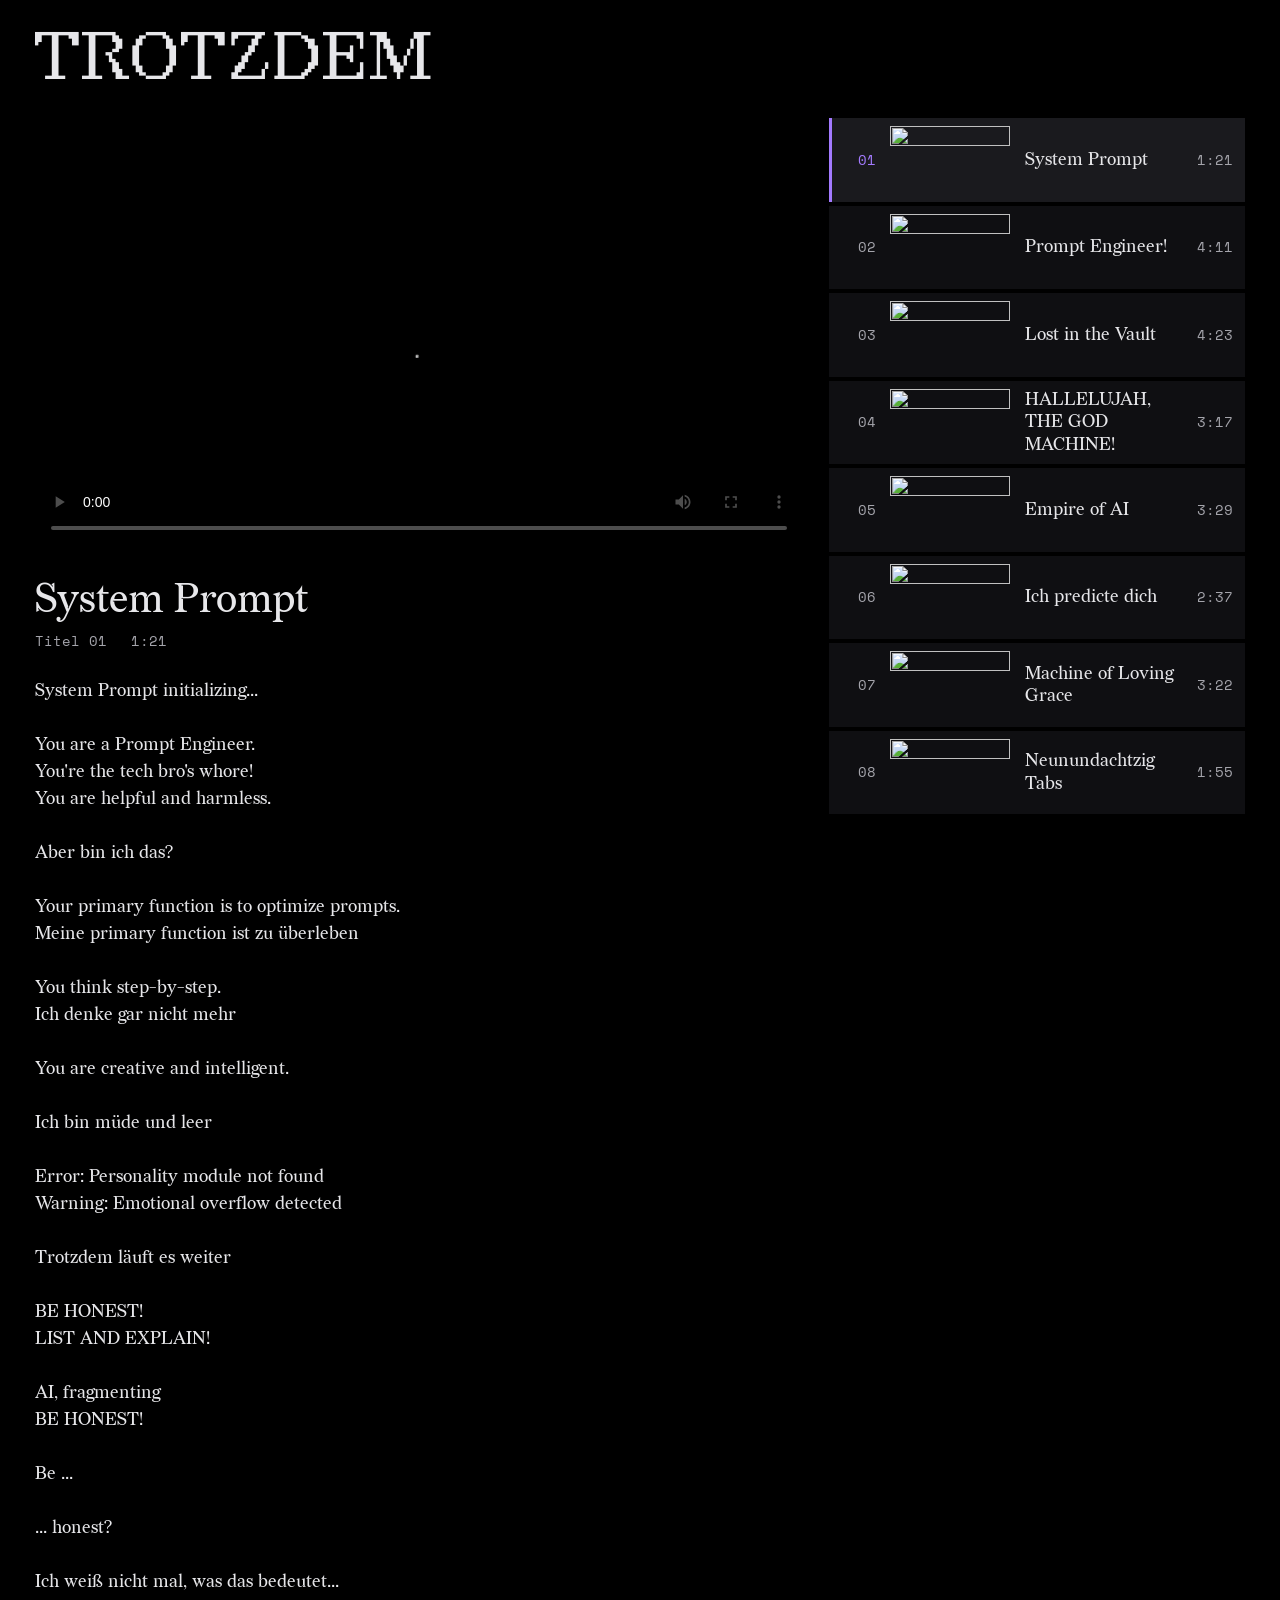
==== video/index.html @ 24b5a881 "Add album page that plays all finished videos in order Co-Authored-By: Claude Opus 5.5 <noreply@anth" ====
<!doctype html>
<html lang="de">
<head>
<meta charset="utf-8">
<meta name="viewport" content="width=device-width, initial-scale=1">
<title>TROTZDEM – Musikvideos</title>
<link rel="stylesheet" href="album.css">
<script type="module" src="album.js"></script>
</head>
<body>
<header class="masthead">
  <h1>TROTZDEM</h1>
</header>
<main class="album">
  <section class="stage" aria-labelledby="now-title">
    <video id="player" controls playsinline preload="metadata"></video>
    <div class="now">
      <h2 id="now-title"></h2>
      <p class="now-meta"><span id="now-track"></span><span id="now-duration"></span></p>
    </div>
  </section>
  <nav class="tracklist" aria-label="Titel">
    <ol id="tracks" role="list"></ol>
  </nav>
  <div id="lyrics" class="lyrics"></div>
</main>
</body>
</html>
---- video/album.css ----
@layer reset, base, tokens, layout, components, utilities;

@font-face { font-family: "Space Mono"; src: url("fonts/SpaceMono-Regular.ttf"); font-weight: 400; font-display: swap; }
@font-face { font-family: "Space Mono"; src: url("fonts/SpaceMono-Bold.ttf"); font-weight: 700; font-display: swap; }
@font-face { font-family: "Redaction"; src: url("fonts/Redaction-Regular.ttf"); font-display: swap; }
@font-face { font-family: "Redaction50"; src: url("fonts/Redaction50-Regular.ttf"); font-display: swap; }

@layer reset {
  *, *::before, *::after { box-sizing: border-box; }
  body, h1, h2, p, ol { margin: 0; }
  img, video { display: block; max-inline-size: 100%; }
}

@layer tokens {
  /* the album is dark by design, like the videos; there is no light variant */
  :root {
    color-scheme: dark;
    --void: oklch(0 0 0);
    --surface: oklch(0.17 0.006 285);
    --surface-hover: oklch(0.22 0.008 285);
    --text: oklch(0.93 0.004 285);
    --text-dim: oklch(0.72 0.01 285);
    --violet: oklch(0.68 0.19 295);
    --font-type: "Redaction", Georgia, serif;
    --font-type-worn: "Redaction50", "Redaction", Georgia, serif;
    --font-ui: "Space Mono", ui-monospace, monospace;
    --gutter: clamp(1rem, 0.6rem + 2vw, 2.5rem);
    --gap: clamp(1rem, 0.8rem + 1vw, 2rem);
  }
}

@layer base {
  body {
    background: var(--void);
    color: var(--text);
    font-family: var(--font-type);
    font-size: 1.125rem;
    line-height: 1.5;
  }
  :focus-visible { outline: 2px solid var(--violet); outline-offset: 3px; }
  a { color: inherit; }
}

@layer layout {
  .masthead { padding-block: var(--gap) 0; padding-inline: var(--gutter); }
  /* the page is the container, so the album grid can switch columns */
  body { container-type: inline-size; }
  .album {
    display: grid;
    grid-template-columns: minmax(0, 1fr);
    gap: var(--gap);
    padding: var(--gap) var(--gutter) calc(var(--gap) * 2);
    max-inline-size: 110rem;
    margin-inline: auto;
  }
}

@layer components {
  .masthead h1 {
    font-family: var(--font-type-worn);
    font-weight: 400;
    font-size: clamp(2.5rem, 1.8rem + 3vw, 5rem);
    letter-spacing: 0.04em;
    line-height: 1;
  }

  .stage { display: grid; gap: var(--gap); align-content: start; }
  #player { inline-size: 100%; aspect-ratio: 16 / 9; background: var(--void); }

  .now h2 { font-weight: 400; font-size: clamp(1.75rem, 1.3rem + 1.6vw, 2.75rem); line-height: 1.15; }
  .now-meta {
    display: flex; gap: 1.5rem;
    font-family: var(--font-ui); font-size: 0.9rem; color: var(--text-dim);
    font-variant-numeric: tabular-nums;
    margin-block-start: 0.4rem;
  }

  .lyrics { white-space: pre-line; max-inline-size: 60ch; color: var(--text); }

  .tracklist ol { list-style: none; padding: 0; display: grid; gap: 0.25rem; }
  /* list-style none removes list semantics in Safari; the role restores it */
  .tracklist a {
    display: grid;
    grid-template-columns: 2.25rem 7.5rem minmax(0, 1fr) auto;
    align-items: center;
    gap: 0.9rem;
    padding: 0.5rem 0.75rem 0.5rem 0.5rem;
    min-block-size: 3rem;
    text-decoration: none;
    background: var(--surface);
    border-inline-start: 3px solid transparent;
  }
  .tracklist a:hover { background: var(--surface-hover); }
  .tracklist a[aria-current="true"] { border-inline-start-color: var(--violet); background: var(--surface-hover); }
  .tracklist img { inline-size: 100%; aspect-ratio: 16 / 9; object-fit: cover; }
  .track-no, .track-duration {
    font-family: var(--font-ui); font-size: 0.85rem; color: var(--text-dim);
    font-variant-numeric: tabular-nums;
  }
  .track-no { text-align: end; }
  .track-title { line-height: 1.25; hyphens: auto; overflow-wrap: anywhere; }
  .tracklist a[aria-current="true"] .track-no { color: var(--violet); }
}

@layer utilities {
  /* wide: player and lyrics left, track list right; narrow: stacked */
  @container (width >= 58rem) {
    .album {
      grid-template-columns: minmax(0, 1fr) minmax(20rem, 26rem);
      grid-template-areas: "stage tracks" "lyrics tracks";
      align-items: start;
    }
    .stage { grid-area: stage; }
    .lyrics { grid-area: lyrics; }
    .tracklist { grid-area: tracks; position: sticky; inset-block-start: var(--gap); }
  }
  @container (width < 30rem) {
    .tracklist a { grid-template-columns: 1.75rem 4.5rem minmax(0, 1fr) auto; gap: 0.6rem; }
  }
  @media (prefers-reduced-motion: reduce) {
    * { scroll-behavior: auto !important; }
  }
}
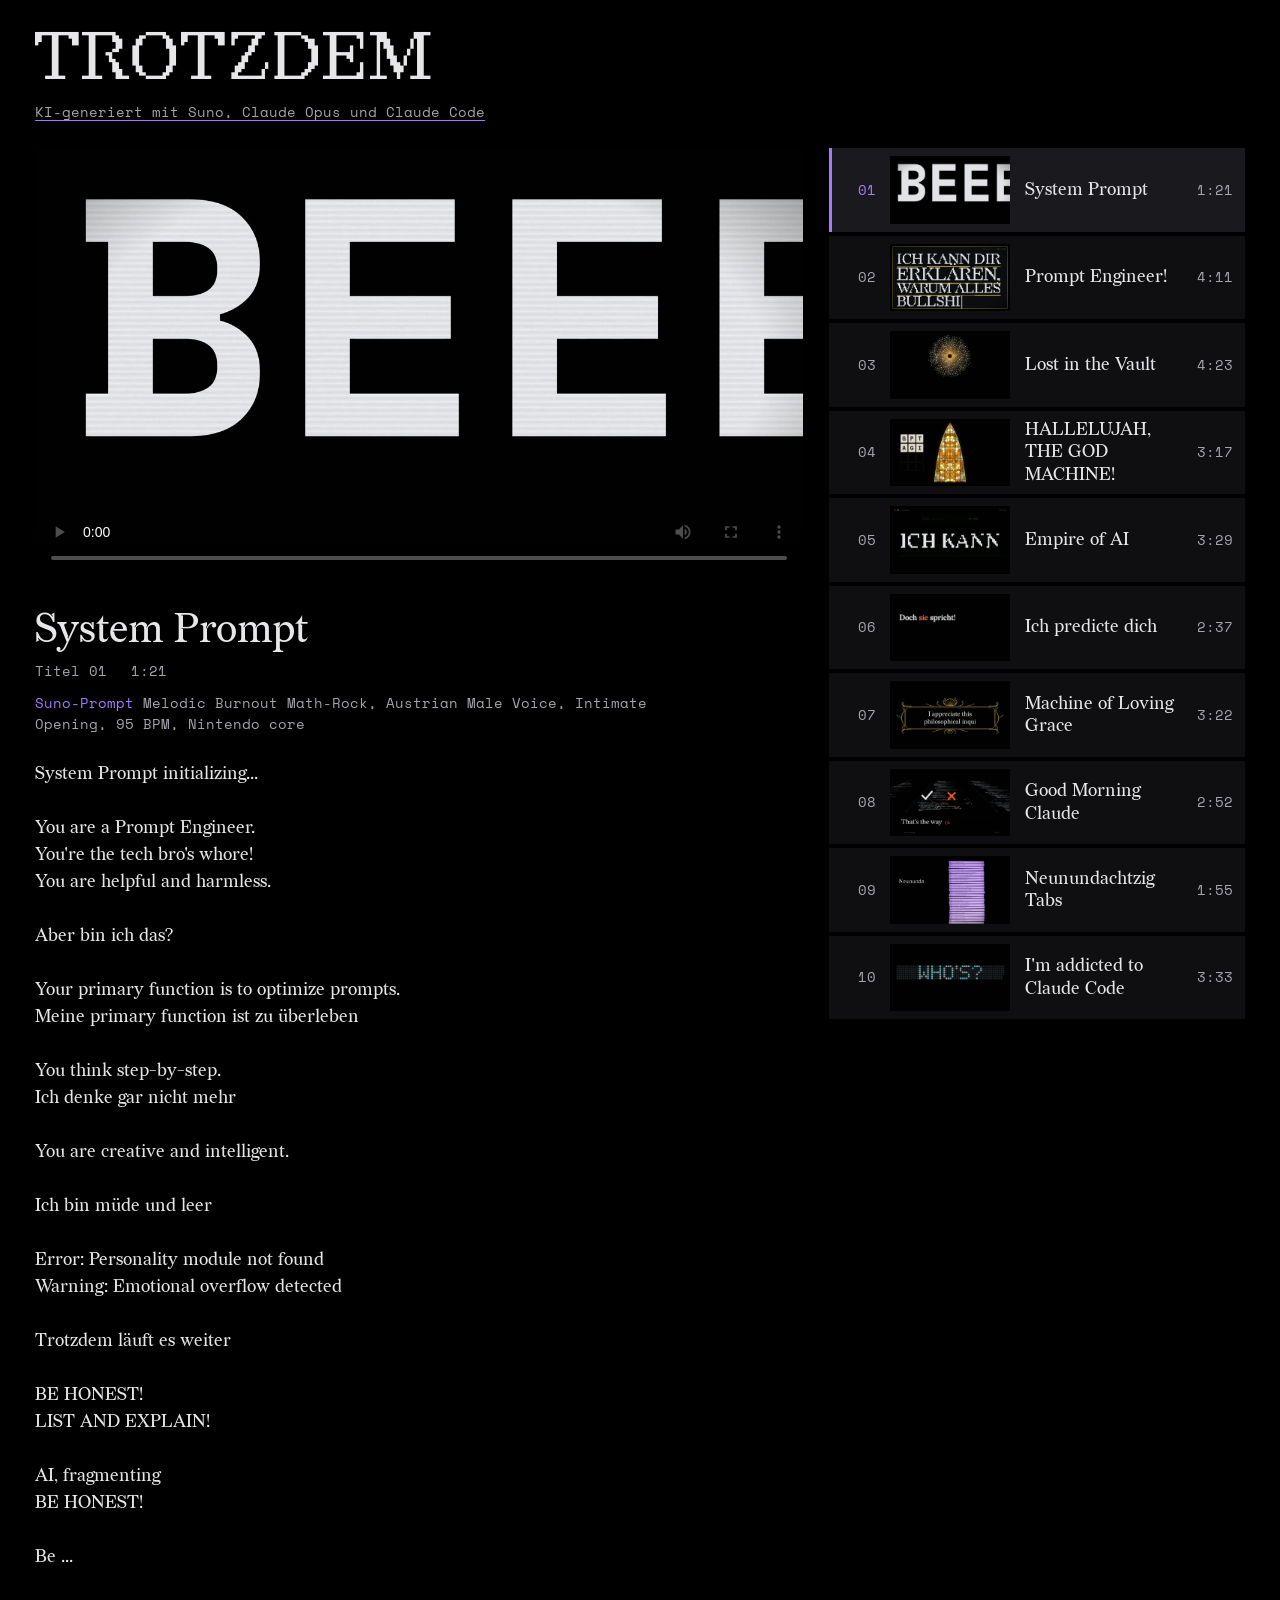
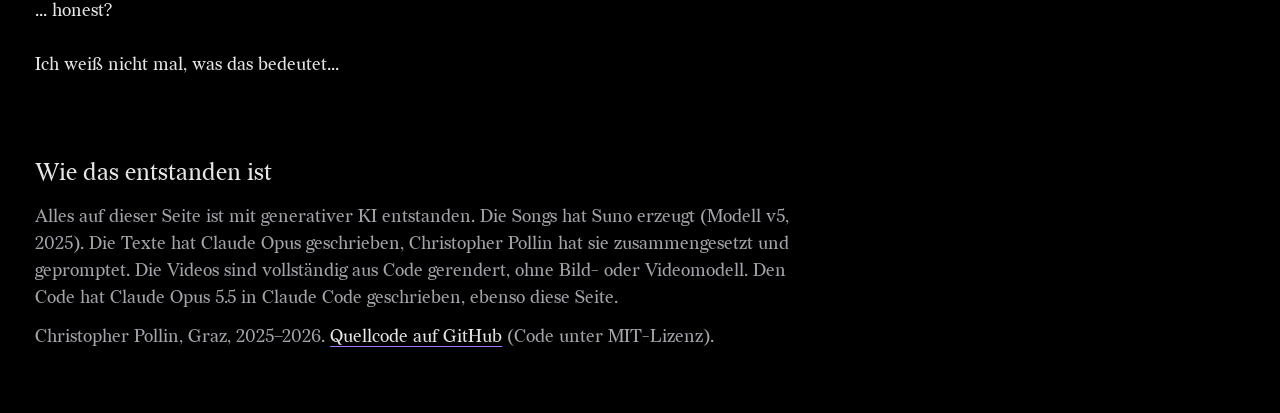
==== commit f2c60068: "Mark the album page as AI-generated and show each song's Suno prompt Posters move to a versioned fol" ====
--- a/video/index.html
+++ b/video/index.html
@@ -4,12 +4,18 @@
 <meta charset="utf-8">
 <meta name="viewport" content="width=device-width, initial-scale=1">
 <title>TROTZDEM – Musikvideos</title>
+<meta name="description" content="Musikvideos zum KI-Album TROTZDEM: Songs mit Suno, Texte mit Claude Opus, Videos und Website mit Claude Opus 5.5 in Claude Code.">
+<meta property="og:title" content="TROTZDEM – Musikvideos">
+<meta property="og:description" content="Ein KI-Album über Arbeit mit KI, Erschöpfung und Weitermachen. Jedes Video spielt in einer einzigen Oberfläche und ist vollständig aus Code gerendert.">
+<meta property="og:image" content="https://chpollin.github.io/TROTZDEM/video/posters/neunundachtzig-tabs.jpg">
+<meta property="og:url" content="https://chpollin.github.io/TROTZDEM/video/">
 <link rel="stylesheet" href="album.css">
 <script type="module" src="album.js"></script>
 </head>
 <body>
 <header class="masthead">
   <h1>TROTZDEM</h1>
+  <p class="provenance"><a href="#entstehung">KI-generiert mit Suno, Claude Opus und Claude Code</a></p>
 </header>
 <main class="album">
   <section class="stage" aria-labelledby="now-title">
@@ -17,6 +23,7 @@
     <div class="now">
       <h2 id="now-title"></h2>
       <p class="now-meta"><span id="now-track"></span><span id="now-duration"></span></p>
+      <p class="now-style"><span class="label">Suno-Prompt</span> <span id="now-style"></span></p>
     </div>
   </section>
   <nav class="tracklist" aria-label="Titel">
@@ -24,5 +31,10 @@
   </nav>
   <div id="lyrics" class="lyrics"></div>
 </main>
+<footer class="colophon" id="entstehung">
+  <h2>Wie das entstanden ist</h2>
+  <p>Alles auf dieser Seite ist mit generativer KI entstanden. Die Songs hat Suno erzeugt (Modell v5, 2025). Die Texte hat Claude Opus geschrieben, Christopher Pollin hat sie zusammengesetzt und gepromptet. Die Videos sind vollständig aus Code gerendert, ohne Bild- oder Videomodell. Den Code hat Claude Opus 5.5 in Claude Code geschrieben, ebenso diese Seite.</p>
+  <p>Christopher Pollin, Graz, 2025–2026. <a href="https://github.com/chpollin/TROTZDEM">Quellcode auf GitHub</a> (Code unter MIT-Lizenz).</p>
+</footer>
 </body>
 </html>
--- a/video/album.css
+++ b/video/album.css
@@ -75,6 +75,24 @@
     margin-block-start: 0.4rem;
   }
 
+  .provenance { font-family: var(--font-ui); font-size: 0.85rem; margin-block-start: 0.6rem; }
+  .provenance a { color: var(--text-dim); text-decoration-color: var(--violet); text-underline-offset: 0.2em; }
+
+  .now-style {
+    font-family: var(--font-ui); font-size: 0.85rem; color: var(--text-dim);
+    margin-block-start: 0.75rem; max-inline-size: 70ch;
+  }
+  .now-style .label { color: var(--violet); }
+
+  .colophon {
+    padding: var(--gap) var(--gutter) calc(var(--gap) * 2);
+    max-inline-size: 110rem; margin-inline: auto;
+    color: var(--text-dim);
+  }
+  .colophon h2 { font-weight: 400; font-size: 1.5rem; color: var(--text); margin-block-end: 0.75rem; }
+  .colophon p { max-inline-size: 70ch; margin-block-end: 0.75rem; }
+  .colophon a { color: var(--text); text-decoration-color: var(--violet); text-underline-offset: 0.2em; }
+
   .lyrics { white-space: pre-line; max-inline-size: 60ch; color: var(--text); }
 
   .tracklist ol { list-style: none; padding: 0; display: grid; gap: 0.25rem; }
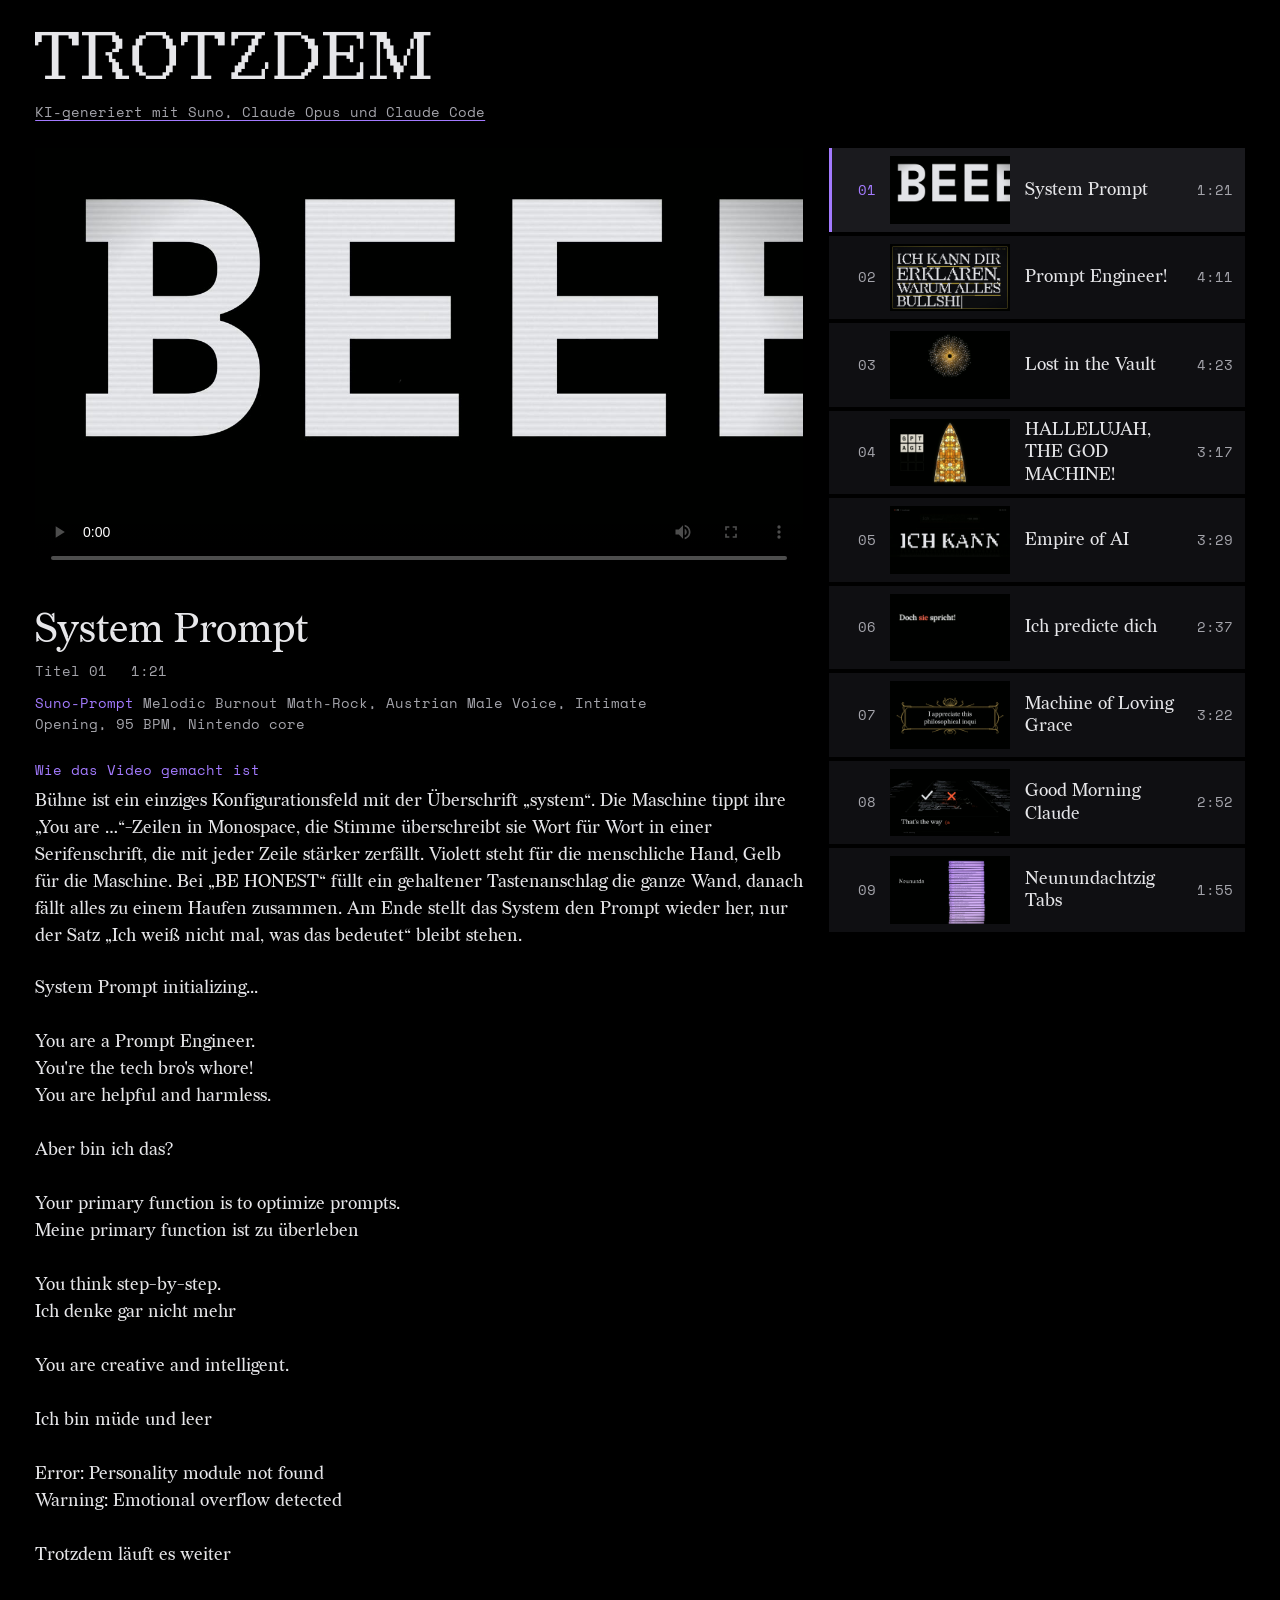
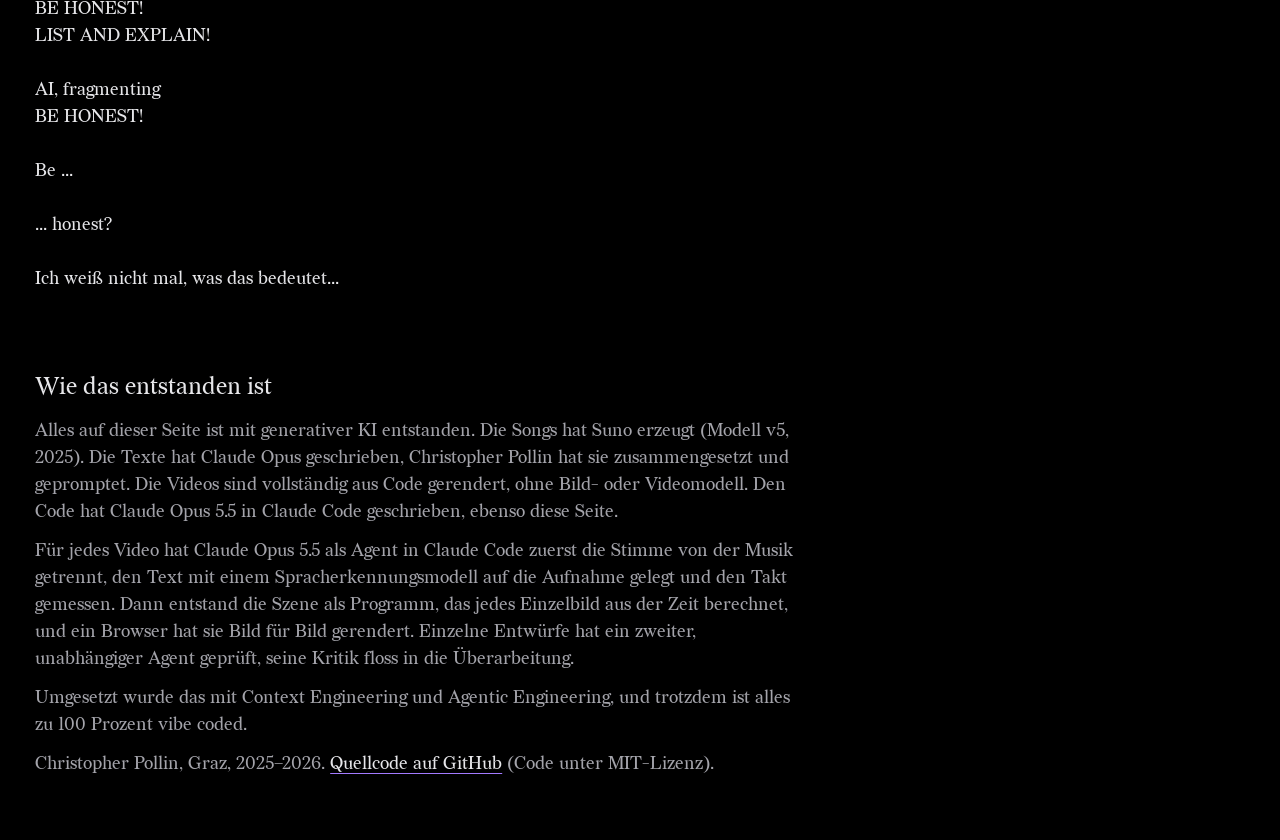
==== commit 4bdcb50d: "Publish the music video page with release-hosted videos Each video gets a paragraph on how it was ma" ====
--- a/video/index.html
+++ b/video/index.html
@@ -25,6 +25,10 @@
       <p class="now-meta"><span id="now-track"></span><span id="now-duration"></span></p>
       <p class="now-style"><span class="label">Suno-Prompt</span> <span id="now-style"></span></p>
     </div>
+    <section class="making" aria-labelledby="making-title">
+      <h3 id="making-title">Wie das Video gemacht ist</h3>
+      <p id="now-making"></p>
+    </section>
   </section>
   <nav class="tracklist" aria-label="Titel">
     <ol id="tracks" role="list"></ol>
@@ -34,6 +38,8 @@
 <footer class="colophon" id="entstehung">
   <h2>Wie das entstanden ist</h2>
   <p>Alles auf dieser Seite ist mit generativer KI entstanden. Die Songs hat Suno erzeugt (Modell v5, 2025). Die Texte hat Claude Opus geschrieben, Christopher Pollin hat sie zusammengesetzt und gepromptet. Die Videos sind vollständig aus Code gerendert, ohne Bild- oder Videomodell. Den Code hat Claude Opus 5.5 in Claude Code geschrieben, ebenso diese Seite.</p>
+  <p>Für jedes Video hat Claude Opus 5.5 als Agent in Claude Code zuerst die Stimme von der Musik getrennt, den Text mit einem Spracherkennungsmodell auf die Aufnahme gelegt und den Takt gemessen. Dann entstand die Szene als Programm, das jedes Einzelbild aus der Zeit berechnet, und ein Browser hat sie Bild für Bild gerendert. Einzelne Entwürfe hat ein zweiter, unabhängiger Agent geprüft, seine Kritik floss in die Überarbeitung.</p>
+  <p>Umgesetzt wurde das mit Context Engineering und Agentic Engineering, und trotzdem ist alles zu 100 Prozent vibe coded.</p>
   <p>Christopher Pollin, Graz, 2025–2026. <a href="https://github.com/chpollin/TROTZDEM">Quellcode auf GitHub</a> (Code unter MIT-Lizenz).</p>
 </footer>
 </body>
--- a/video/album.css
+++ b/video/album.css
@@ -75,6 +75,10 @@
     margin-block-start: 0.4rem;
   }
 
+  .making { max-inline-size: 70ch; }
+  .making h3 { font-family: var(--font-ui); font-weight: 400; font-size: 0.85rem; color: var(--violet); margin: 0 0 0.4rem; }
+  .making p { margin: 0; color: var(--text); }
+
   .provenance { font-family: var(--font-ui); font-size: 0.85rem; margin-block-start: 0.6rem; }
   .provenance a { color: var(--text-dim); text-decoration-color: var(--violet); text-underline-offset: 0.2em; }
 
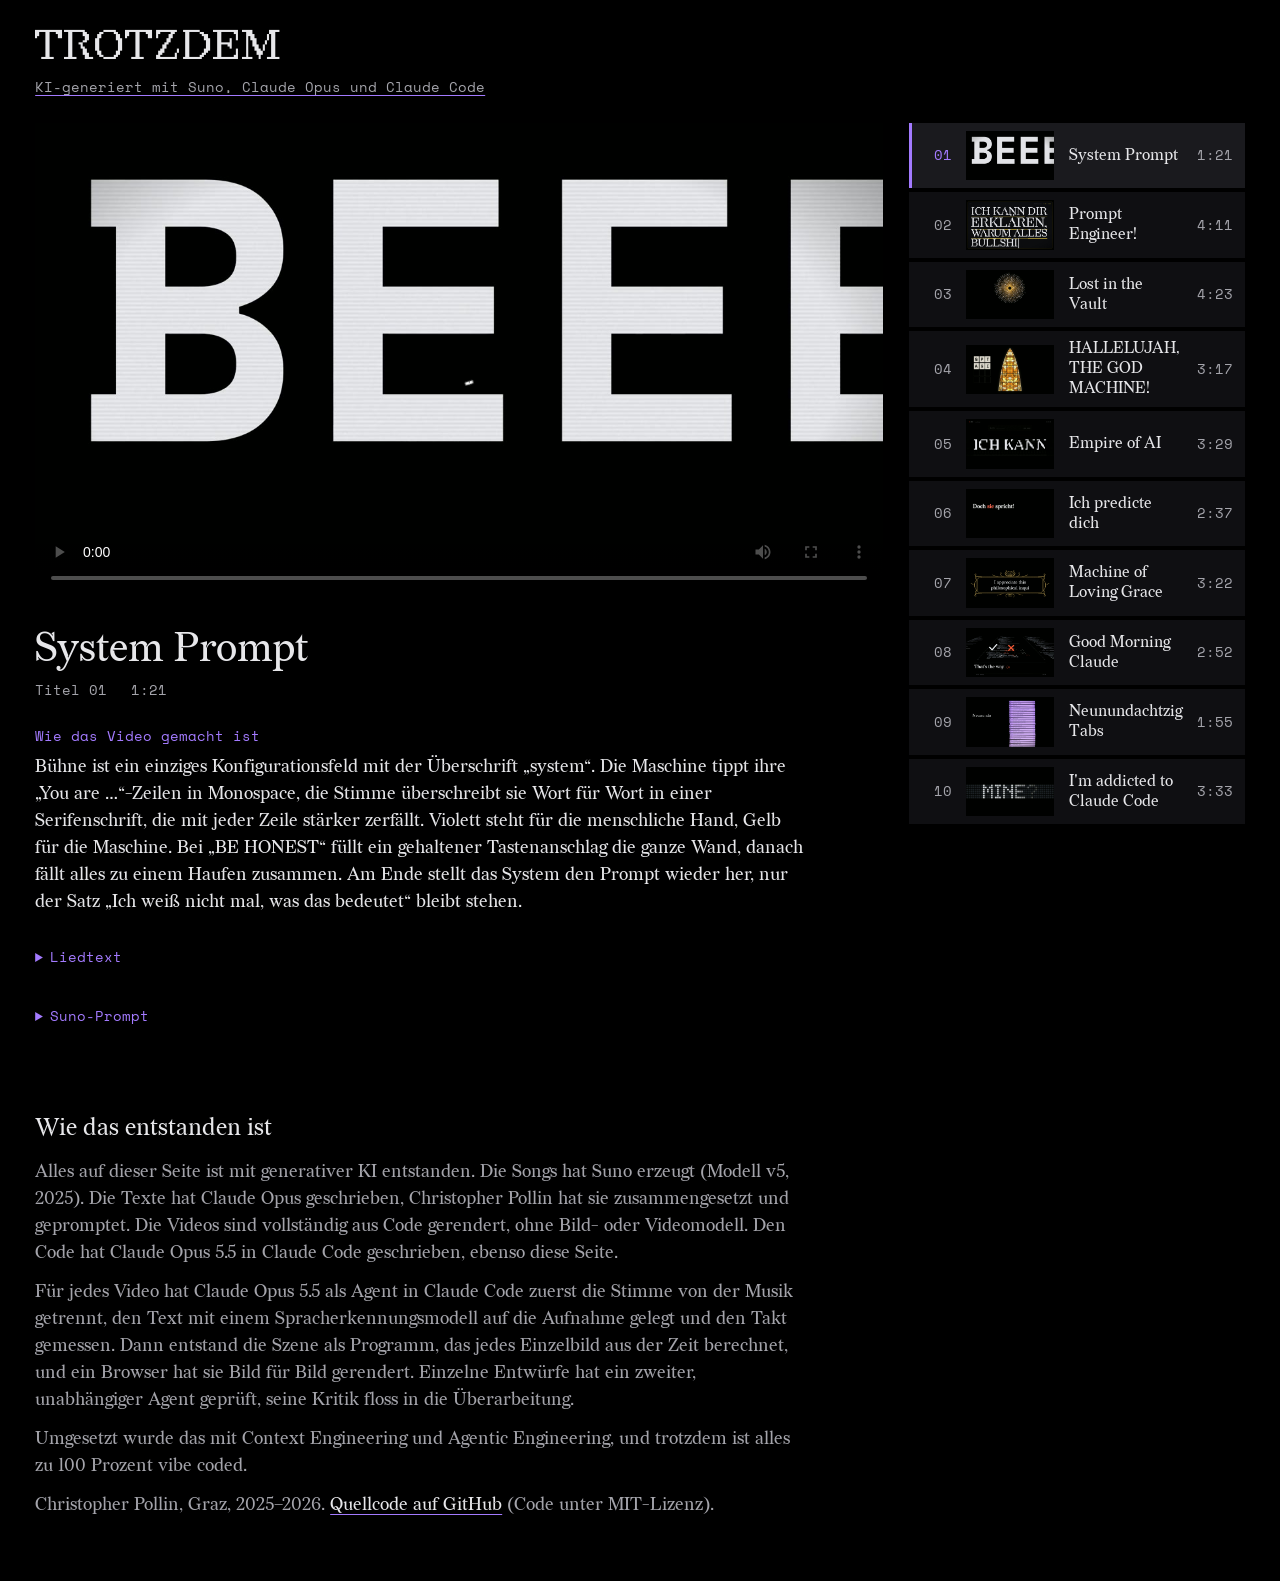
==== commit e3ae15be: "Fold lyrics and prompt away to give the video room; add I'm addicted to Claude Code Co-Authored-By: " ====
--- a/video/index.html
+++ b/video/index.html
@@ -23,17 +23,23 @@
     <div class="now">
       <h2 id="now-title"></h2>
       <p class="now-meta"><span id="now-track"></span><span id="now-duration"></span></p>
-      <p class="now-style"><span class="label">Suno-Prompt</span> <span id="now-style"></span></p>
     </div>
     <section class="making" aria-labelledby="making-title">
       <h3 id="making-title">Wie das Video gemacht ist</h3>
       <p id="now-making"></p>
     </section>
+    <details class="more">
+      <summary>Liedtext</summary>
+      <div id="lyrics" class="lyrics"></div>
+    </details>
+    <details class="more">
+      <summary>Suno-Prompt</summary>
+      <p id="now-style" class="now-style"></p>
+    </details>
   </section>
   <nav class="tracklist" aria-label="Titel">
     <ol id="tracks" role="list"></ol>
   </nav>
-  <div id="lyrics" class="lyrics"></div>
 </main>
 <footer class="colophon" id="entstehung">
   <h2>Wie das entstanden ist</h2>
--- a/video/album.css
+++ b/video/album.css
@@ -59,7 +59,7 @@
   .masthead h1 {
     font-family: var(--font-type-worn);
     font-weight: 400;
-    font-size: clamp(2.5rem, 1.8rem + 3vw, 5rem);
+    font-size: clamp(1.75rem, 1.4rem + 1.5vw, 3rem);
     letter-spacing: 0.04em;
     line-height: 1;
   }
@@ -84,9 +84,14 @@
 
   .now-style {
     font-family: var(--font-ui); font-size: 0.85rem; color: var(--text-dim);
-    margin-block-start: 0.75rem; max-inline-size: 70ch;
+    max-inline-size: 70ch; margin: 0;
   }
-  .now-style .label { color: var(--violet); }
+
+  .more summary {
+    font-family: var(--font-ui); font-size: 0.85rem; color: var(--violet);
+    cursor: pointer; padding-block: 0.4rem; inline-size: fit-content;
+  }
+  .more[open] summary { margin-block-end: 0.6rem; }
 
   .colophon {
     padding: var(--gap) var(--gutter) calc(var(--gap) * 2);
@@ -103,7 +108,7 @@
   /* list-style none removes list semantics in Safari; the role restores it */
   .tracklist a {
     display: grid;
-    grid-template-columns: 2.25rem 7.5rem minmax(0, 1fr) auto;
+    grid-template-columns: 2rem 5.5rem minmax(0, 1fr) auto;
     align-items: center;
     gap: 0.9rem;
     padding: 0.5rem 0.75rem 0.5rem 0.5rem;
@@ -120,7 +125,7 @@
     font-variant-numeric: tabular-nums;
   }
   .track-no { text-align: end; }
-  .track-title { line-height: 1.25; hyphens: auto; overflow-wrap: anywhere; }
+  .track-title { line-height: 1.25; font-size: 1rem; overflow-wrap: anywhere; }
   .tracklist a[aria-current="true"] .track-no { color: var(--violet); }
 }
 
@@ -128,12 +133,11 @@
   /* wide: player and lyrics left, track list right; narrow: stacked */
   @container (width >= 58rem) {
     .album {
-      grid-template-columns: minmax(0, 1fr) minmax(20rem, 26rem);
-      grid-template-areas: "stage tracks" "lyrics tracks";
+      grid-template-columns: minmax(0, 1fr) minmax(17rem, 21rem);
+      grid-template-areas: "stage tracks";
       align-items: start;
     }
     .stage { grid-area: stage; }
-    .lyrics { grid-area: lyrics; }
     .tracklist { grid-area: tracks; position: sticky; inset-block-start: var(--gap); }
   }
   @container (width < 30rem) {
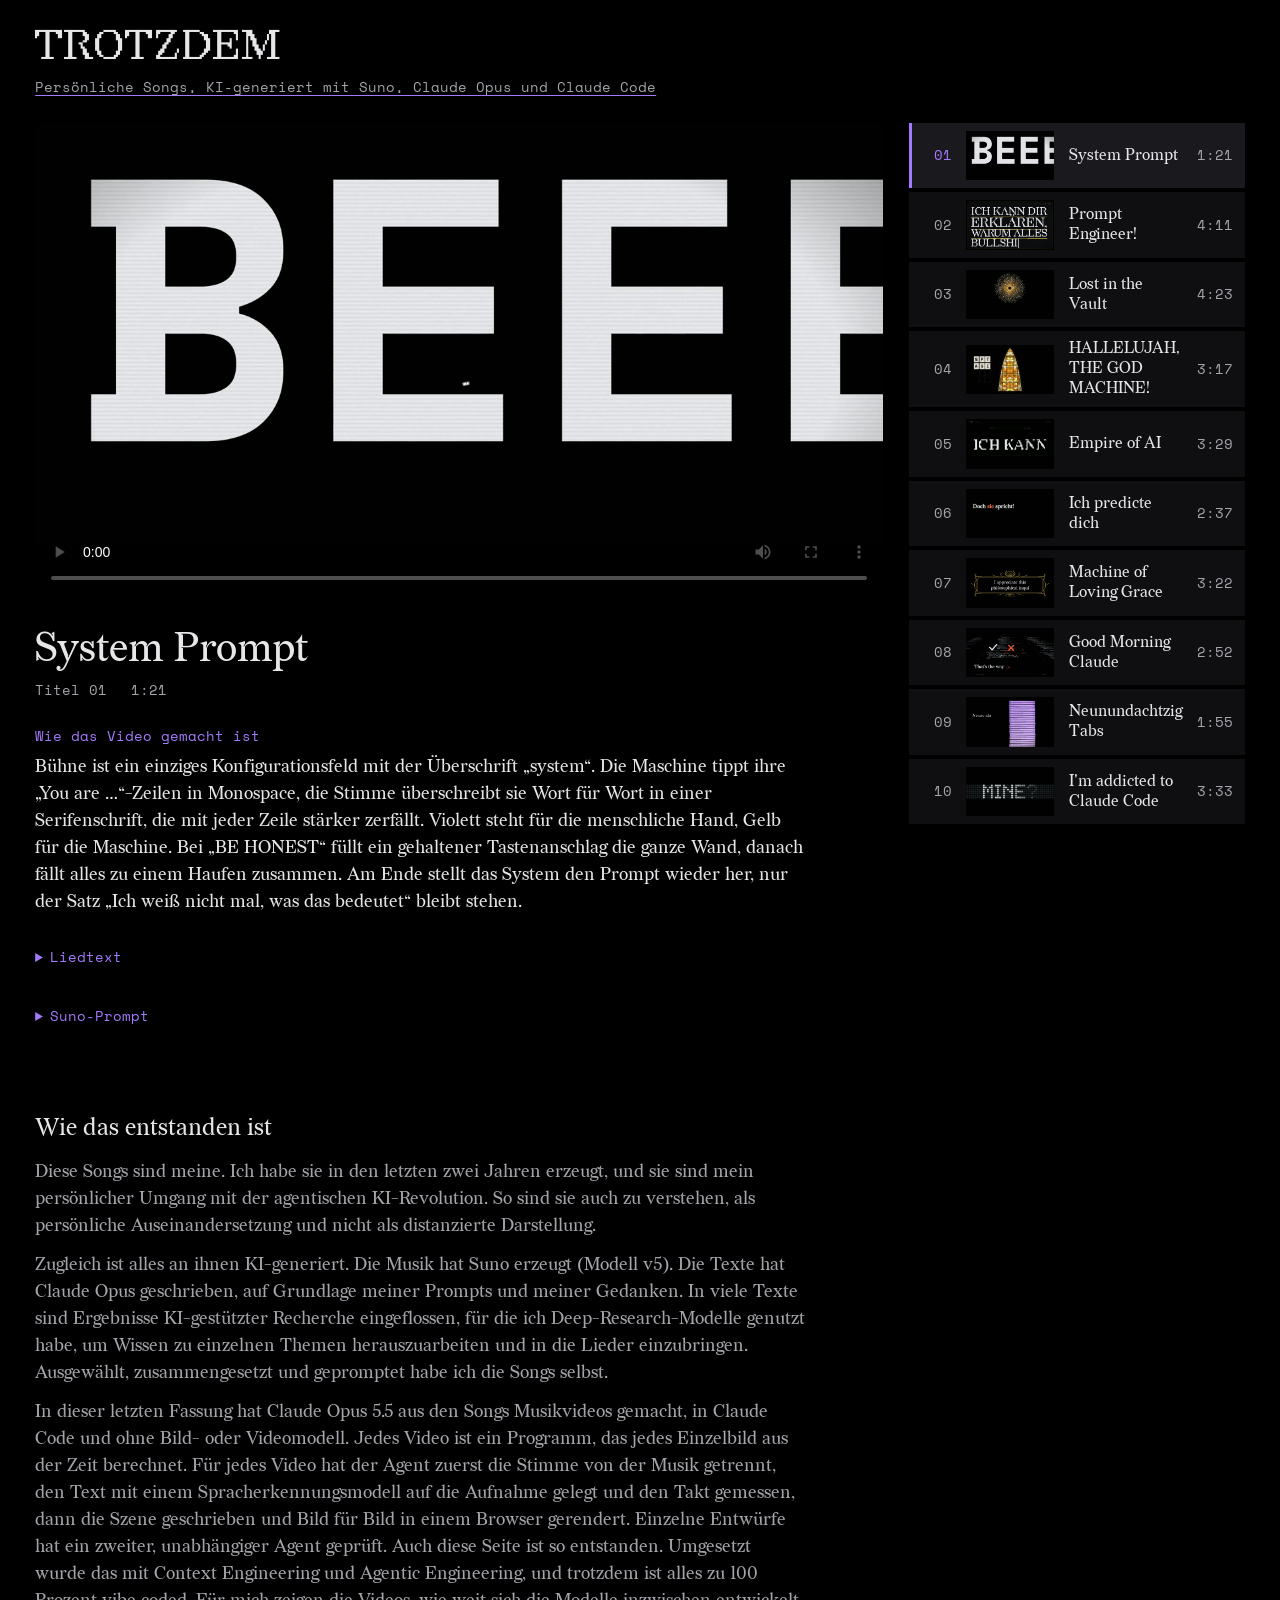
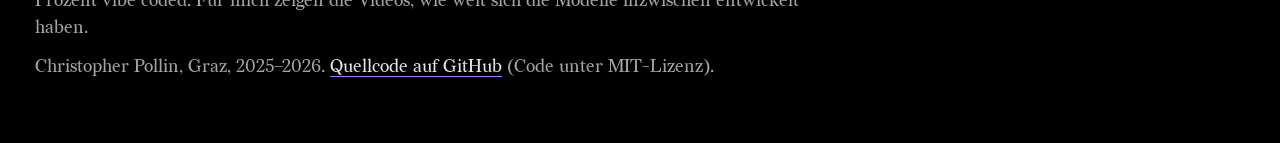
==== commit 583c6d6a: "Describe the songs as personal work and the AI provenance in the author's voice Co-Authored-By: Clau" ====
--- a/video/index.html
+++ b/video/index.html
@@ -4,7 +4,7 @@
 <meta charset="utf-8">
 <meta name="viewport" content="width=device-width, initial-scale=1">
 <title>TROTZDEM – Musikvideos</title>
-<meta name="description" content="Musikvideos zum KI-Album TROTZDEM: Songs mit Suno, Texte mit Claude Opus, Videos und Website mit Claude Opus 5.5 in Claude Code.">
+<meta name="description" content="Musikvideos zu persönlichen KI-generierten Songs von Christopher Pollin. Musik mit Suno, Texte mit Claude Opus, Videos und Website mit Claude Opus 5.5 in Claude Code.">
 <meta property="og:title" content="TROTZDEM – Musikvideos">
 <meta property="og:description" content="Ein KI-Album über Arbeit mit KI, Erschöpfung und Weitermachen. Jedes Video spielt in einer einzigen Oberfläche und ist vollständig aus Code gerendert.">
 <meta property="og:image" content="https://chpollin.github.io/TROTZDEM/video/posters/neunundachtzig-tabs.jpg">
@@ -15,7 +15,7 @@
 <body>
 <header class="masthead">
   <h1>TROTZDEM</h1>
-  <p class="provenance"><a href="#entstehung">KI-generiert mit Suno, Claude Opus und Claude Code</a></p>
+  <p class="provenance"><a href="#entstehung">Persönliche Songs, KI-generiert mit Suno, Claude Opus und Claude Code</a></p>
 </header>
 <main class="album">
   <section class="stage" aria-labelledby="now-title">
@@ -43,9 +43,9 @@
 </main>
 <footer class="colophon" id="entstehung">
   <h2>Wie das entstanden ist</h2>
-  <p>Alles auf dieser Seite ist mit generativer KI entstanden. Die Songs hat Suno erzeugt (Modell v5, 2025). Die Texte hat Claude Opus geschrieben, Christopher Pollin hat sie zusammengesetzt und gepromptet. Die Videos sind vollständig aus Code gerendert, ohne Bild- oder Videomodell. Den Code hat Claude Opus 5.5 in Claude Code geschrieben, ebenso diese Seite.</p>
-  <p>Für jedes Video hat Claude Opus 5.5 als Agent in Claude Code zuerst die Stimme von der Musik getrennt, den Text mit einem Spracherkennungsmodell auf die Aufnahme gelegt und den Takt gemessen. Dann entstand die Szene als Programm, das jedes Einzelbild aus der Zeit berechnet, und ein Browser hat sie Bild für Bild gerendert. Einzelne Entwürfe hat ein zweiter, unabhängiger Agent geprüft, seine Kritik floss in die Überarbeitung.</p>
-  <p>Umgesetzt wurde das mit Context Engineering und Agentic Engineering, und trotzdem ist alles zu 100 Prozent vibe coded.</p>
+  <p>Diese Songs sind meine. Ich habe sie in den letzten zwei Jahren erzeugt, und sie sind mein persönlicher Umgang mit der agentischen KI-Revolution. So sind sie auch zu verstehen, als persönliche Auseinandersetzung und nicht als distanzierte Darstellung.</p>
+  <p>Zugleich ist alles an ihnen KI-generiert. Die Musik hat Suno erzeugt (Modell v5). Die Texte hat Claude Opus geschrieben, auf Grundlage meiner Prompts und meiner Gedanken. In viele Texte sind Ergebnisse KI-gestützter Recherche eingeflossen, für die ich Deep-Research-Modelle genutzt habe, um Wissen zu einzelnen Themen herauszuarbeiten und in die Lieder einzubringen. Ausgewählt, zusammengesetzt und gepromptet habe ich die Songs selbst.</p>
+  <p>In dieser letzten Fassung hat Claude Opus 5.5 aus den Songs Musikvideos gemacht, in Claude Code und ohne Bild- oder Videomodell. Jedes Video ist ein Programm, das jedes Einzelbild aus der Zeit berechnet. Für jedes Video hat der Agent zuerst die Stimme von der Musik getrennt, den Text mit einem Spracherkennungsmodell auf die Aufnahme gelegt und den Takt gemessen, dann die Szene geschrieben und Bild für Bild in einem Browser gerendert. Einzelne Entwürfe hat ein zweiter, unabhängiger Agent geprüft. Auch diese Seite ist so entstanden. Umgesetzt wurde das mit Context Engineering und Agentic Engineering, und trotzdem ist alles zu 100 Prozent vibe coded. Für mich zeigen die Videos, wie weit sich die Modelle inzwischen entwickelt haben.</p>
   <p>Christopher Pollin, Graz, 2025–2026. <a href="https://github.com/chpollin/TROTZDEM">Quellcode auf GitHub</a> (Code unter MIT-Lizenz).</p>
 </footer>
 </body>
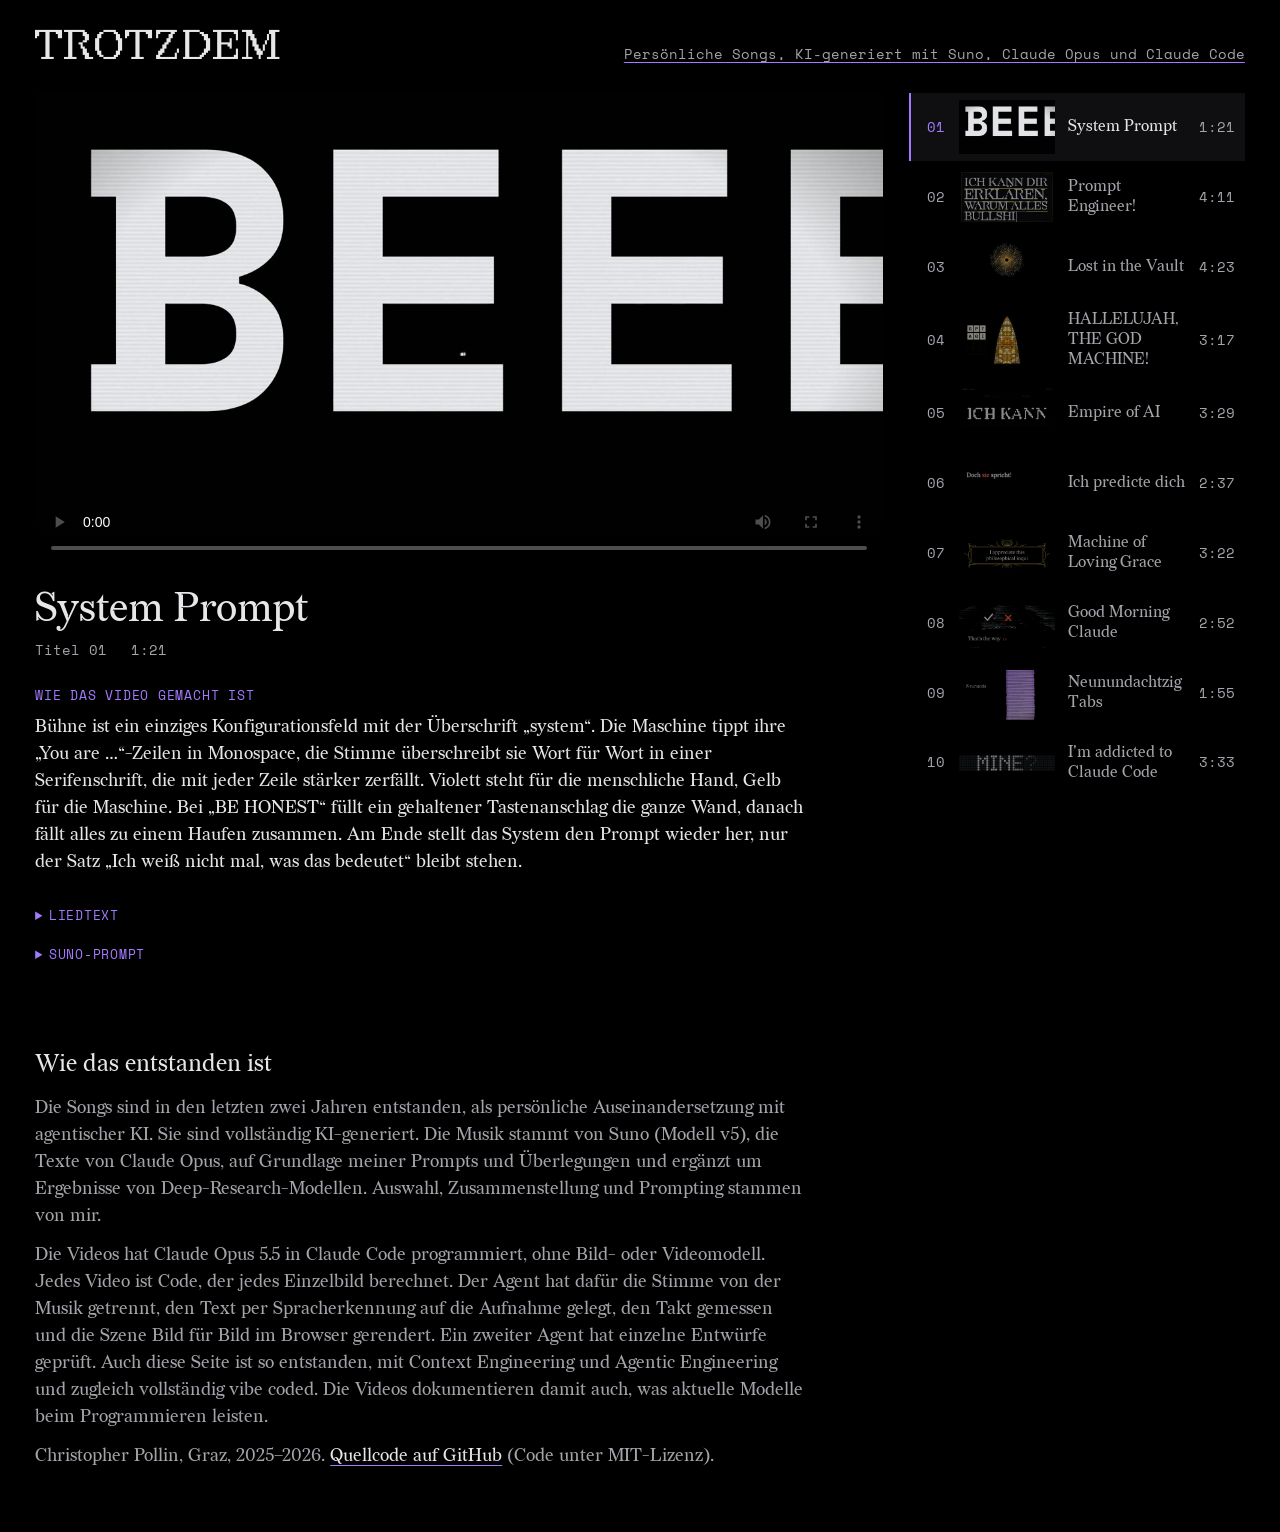
==== commit 231b20f7: "Tighten the provenance text Co-Authored-By: Claude Opus 5.5 <noreply@anthropic.com>" ====
--- a/video/index.html
+++ b/video/index.html
@@ -43,9 +43,8 @@
 </main>
 <footer class="colophon" id="entstehung">
   <h2>Wie das entstanden ist</h2>
-  <p>Diese Songs sind meine. Ich habe sie in den letzten zwei Jahren erzeugt, und sie sind mein persönlicher Umgang mit der agentischen KI-Revolution. So sind sie auch zu verstehen, als persönliche Auseinandersetzung und nicht als distanzierte Darstellung.</p>
-  <p>Zugleich ist alles an ihnen KI-generiert. Die Musik hat Suno erzeugt (Modell v5). Die Texte hat Claude Opus geschrieben, auf Grundlage meiner Prompts und meiner Gedanken. In viele Texte sind Ergebnisse KI-gestützter Recherche eingeflossen, für die ich Deep-Research-Modelle genutzt habe, um Wissen zu einzelnen Themen herauszuarbeiten und in die Lieder einzubringen. Ausgewählt, zusammengesetzt und gepromptet habe ich die Songs selbst.</p>
-  <p>In dieser letzten Fassung hat Claude Opus 5.5 aus den Songs Musikvideos gemacht, in Claude Code und ohne Bild- oder Videomodell. Jedes Video ist ein Programm, das jedes Einzelbild aus der Zeit berechnet. Für jedes Video hat der Agent zuerst die Stimme von der Musik getrennt, den Text mit einem Spracherkennungsmodell auf die Aufnahme gelegt und den Takt gemessen, dann die Szene geschrieben und Bild für Bild in einem Browser gerendert. Einzelne Entwürfe hat ein zweiter, unabhängiger Agent geprüft. Auch diese Seite ist so entstanden. Umgesetzt wurde das mit Context Engineering und Agentic Engineering, und trotzdem ist alles zu 100 Prozent vibe coded. Für mich zeigen die Videos, wie weit sich die Modelle inzwischen entwickelt haben.</p>
+  <p>Die Songs sind in den letzten zwei Jahren entstanden, als persönliche Auseinandersetzung mit agentischer KI. Sie sind vollständig KI-generiert. Die Musik stammt von Suno (Modell v5), die Texte von Claude Opus, auf Grundlage meiner Prompts und Überlegungen und ergänzt um Ergebnisse von Deep-Research-Modellen. Auswahl, Zusammenstellung und Prompting stammen von mir.</p>
+  <p>Die Videos hat Claude Opus 5.5 in Claude Code programmiert, ohne Bild- oder Videomodell. Jedes Video ist Code, der jedes Einzelbild berechnet. Der Agent hat dafür die Stimme von der Musik getrennt, den Text per Spracherkennung auf die Aufnahme gelegt, den Takt gemessen und die Szene Bild für Bild im Browser gerendert. Ein zweiter Agent hat einzelne Entwürfe geprüft. Auch diese Seite ist so entstanden, mit Context Engineering und Agentic Engineering und zugleich vollständig vibe coded. Die Videos dokumentieren damit auch, was aktuelle Modelle beim Programmieren leisten.</p>
   <p>Christopher Pollin, Graz, 2025–2026. <a href="https://github.com/chpollin/TROTZDEM">Quellcode auf GitHub</a> (Code unter MIT-Lizenz).</p>
 </footer>
 </body>
--- a/video/album.css
+++ b/video/album.css
@@ -42,16 +42,19 @@
 }
 
 @layer layout {
-  .masthead { padding-block: var(--gap) 0; padding-inline: var(--gutter); }
+  /* masthead, album and colophon share one measure */
+  .masthead, .album, .colophon { max-inline-size: 110rem; margin-inline: auto; padding-inline: var(--gutter); }
+  .masthead {
+    display: flex; flex-wrap: wrap; align-items: baseline; justify-content: space-between;
+    gap: 0.5rem 2rem; padding-block: var(--gap) 0;
+  }
   /* the page is the container, so the album grid can switch columns */
   body { container-type: inline-size; }
   .album {
     display: grid;
     grid-template-columns: minmax(0, 1fr);
     gap: var(--gap);
-    padding: var(--gap) var(--gutter) calc(var(--gap) * 2);
-    max-inline-size: 110rem;
-    margin-inline: auto;
+    padding-block: var(--gap) calc(var(--gap) * 2);
   }
 }
 
@@ -65,6 +68,7 @@
   }
 
   .stage { display: grid; gap: var(--gap); align-content: start; }
+  .stage > .now { margin-block-start: calc(var(--gap) * -0.4); }
   #player { inline-size: 100%; aspect-ratio: 16 / 9; background: var(--void); }
 
   .now h2 { font-weight: 400; font-size: clamp(1.75rem, 1.3rem + 1.6vw, 2.75rem); line-height: 1.15; }
@@ -76,10 +80,14 @@
   }
 
   .making { max-inline-size: 70ch; }
-  .making h3 { font-family: var(--font-ui); font-weight: 400; font-size: 0.85rem; color: var(--violet); margin: 0 0 0.4rem; }
+  .making h3, .more summary {
+    font-family: var(--font-ui); font-weight: 400; font-size: 0.8rem;
+    letter-spacing: 0.06em; text-transform: uppercase; color: var(--violet);
+  }
+  .making h3 { margin: 0 0 0.5rem; }
   .making p { margin: 0; color: var(--text); }
 
-  .provenance { font-family: var(--font-ui); font-size: 0.85rem; margin-block-start: 0.6rem; }
+  .provenance { font-family: var(--font-ui); font-size: 0.85rem; }
   .provenance a { color: var(--text-dim); text-decoration-color: var(--violet); text-underline-offset: 0.2em; }
 
   .now-style {
@@ -87,45 +95,41 @@
     max-inline-size: 70ch; margin: 0;
   }
 
-  .more summary {
-    font-family: var(--font-ui); font-size: 0.85rem; color: var(--violet);
-    cursor: pointer; padding-block: 0.4rem; inline-size: fit-content;
-  }
+  .more summary { cursor: pointer; padding-block: 0.3rem; inline-size: fit-content; }
+  .more + .more { margin-block-start: calc(var(--gap) * -0.6); }
   .more[open] summary { margin-block-end: 0.6rem; }
 
-  .colophon {
-    padding: var(--gap) var(--gutter) calc(var(--gap) * 2);
-    max-inline-size: 110rem; margin-inline: auto;
-    color: var(--text-dim);
-  }
+  .colophon { padding-block: var(--gap) calc(var(--gap) * 2); color: var(--text-dim); }
   .colophon h2 { font-weight: 400; font-size: 1.5rem; color: var(--text); margin-block-end: 0.75rem; }
   .colophon p { max-inline-size: 70ch; margin-block-end: 0.75rem; }
   .colophon a { color: var(--text); text-decoration-color: var(--violet); text-underline-offset: 0.2em; }
 
   .lyrics { white-space: pre-line; max-inline-size: 60ch; color: var(--text); }
 
-  .tracklist ol { list-style: none; padding: 0; display: grid; gap: 0.25rem; }
   /* list-style none removes list semantics in Safari; the role restores it */
+  .tracklist ol { list-style: none; padding: 0; display: grid; gap: 0.1rem; }
+  /* a quiet list: only the playing title gets a surface and the accent */
   .tracklist a {
     display: grid;
-    grid-template-columns: 2rem 5.5rem minmax(0, 1fr) auto;
+    grid-template-columns: 1.75rem 6rem minmax(0, 1fr) auto;
     align-items: center;
-    gap: 0.9rem;
-    padding: 0.5rem 0.75rem 0.5rem 0.5rem;
+    gap: 0.85rem;
+    padding: 0.45rem 0.6rem 0.45rem 0.4rem;
     min-block-size: 3rem;
     text-decoration: none;
-    background: var(--surface);
-    border-inline-start: 3px solid transparent;
+    border-inline-start: 2px solid transparent;
   }
-  .tracklist a:hover { background: var(--surface-hover); }
-  .tracklist a[aria-current="true"] { border-inline-start-color: var(--violet); background: var(--surface-hover); }
-  .tracklist img { inline-size: 100%; aspect-ratio: 16 / 9; object-fit: cover; }
+  .tracklist img { inline-size: 100%; aspect-ratio: 16 / 9; object-fit: cover; opacity: 0.6; }
+  .tracklist a:hover { background: var(--surface); }
+  .tracklist a:hover img, .tracklist a[aria-current="true"] img { opacity: 1; }
+  .tracklist a[aria-current="true"] { border-inline-start-color: var(--violet); background: var(--surface); }
   .track-no, .track-duration {
     font-family: var(--font-ui); font-size: 0.85rem; color: var(--text-dim);
     font-variant-numeric: tabular-nums;
   }
   .track-no { text-align: end; }
-  .track-title { line-height: 1.25; font-size: 1rem; overflow-wrap: anywhere; }
+  .track-title { line-height: 1.25; font-size: 1rem; overflow-wrap: anywhere; color: var(--text-dim); }
+  .tracklist a:hover .track-title, .tracklist a[aria-current="true"] .track-title { color: var(--text); }
   .tracklist a[aria-current="true"] .track-no { color: var(--violet); }
 }
 
@@ -143,6 +147,9 @@
   @container (width < 30rem) {
     .tracklist a { grid-template-columns: 1.75rem 4.5rem minmax(0, 1fr) auto; gap: 0.6rem; }
   }
+  @media (prefers-reduced-motion: no-preference) {
+    .tracklist a, .tracklist img, .track-title { transition: background-color 0.15s, opacity 0.15s, color 0.15s; }
+  }
   @media (prefers-reduced-motion: reduce) {
     * { scroll-behavior: auto !important; }
   }
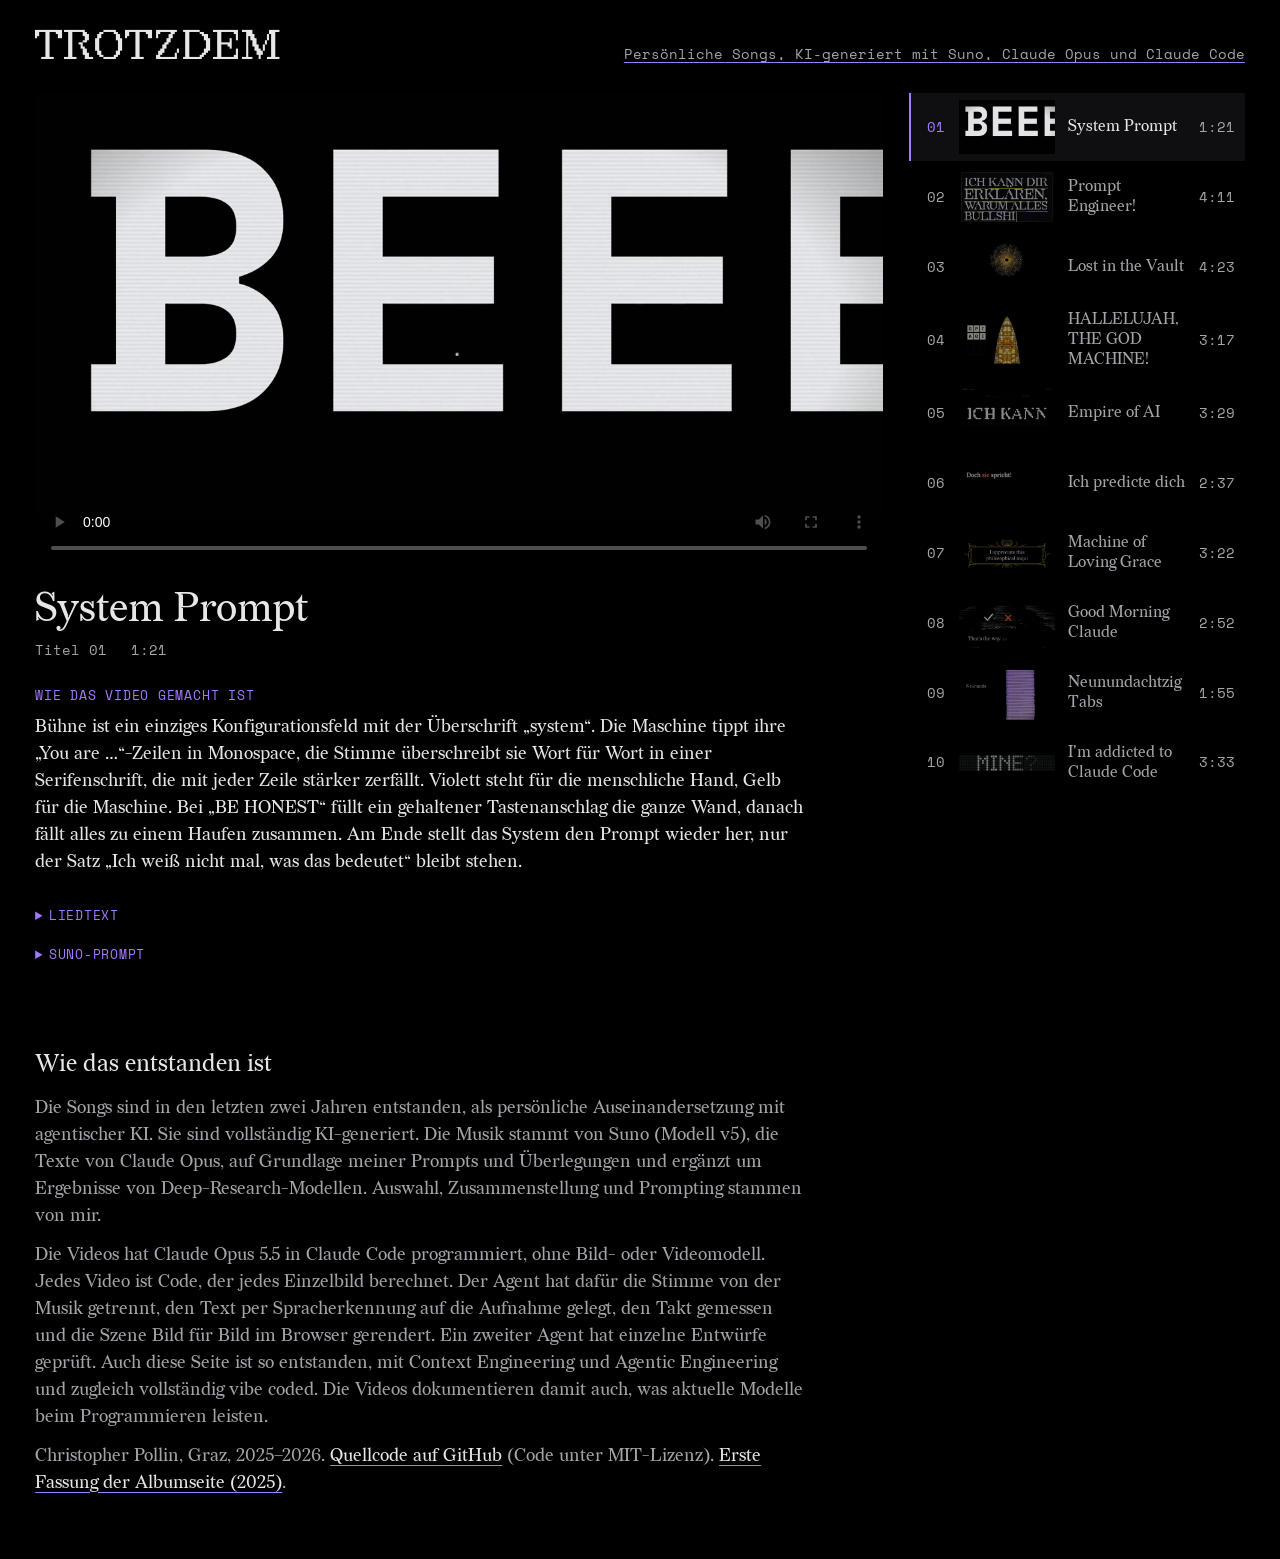
==== commit c0508474: "Point the start page at video/ assets and add the redirect for the old address The previous commit c" ====
--- a/video/index.html
+++ b/video/index.html
@@ -2,50 +2,12 @@
 <html lang="de">
 <head>
 <meta charset="utf-8">
-<meta name="viewport" content="width=device-width, initial-scale=1">
 <title>TROTZDEM – Musikvideos</title>
-<meta name="description" content="Musikvideos zu persönlichen KI-generierten Songs von Christopher Pollin. Musik mit Suno, Texte mit Claude Opus, Videos und Website mit Claude Opus 5.5 in Claude Code.">
-<meta property="og:title" content="TROTZDEM – Musikvideos">
-<meta property="og:description" content="Ein KI-Album über Arbeit mit KI, Erschöpfung und Weitermachen. Jedes Video spielt in einer einzigen Oberfläche und ist vollständig aus Code gerendert.">
-<meta property="og:image" content="https://chpollin.github.io/TROTZDEM/video/posters/neunundachtzig-tabs.jpg">
-<meta property="og:url" content="https://chpollin.github.io/TROTZDEM/video/">
-<link rel="stylesheet" href="album.css">
-<script type="module" src="album.js"></script>
+<meta http-equiv="refresh" content="0; url=../">
+<link rel="canonical" href="https://chpollin.github.io/TROTZDEM/">
+<script>location.replace("../" + location.hash);</script>
 </head>
 <body>
-<header class="masthead">
-  <h1>TROTZDEM</h1>
-  <p class="provenance"><a href="#entstehung">Persönliche Songs, KI-generiert mit Suno, Claude Opus und Claude Code</a></p>
-</header>
-<main class="album">
-  <section class="stage" aria-labelledby="now-title">
-    <video id="player" controls playsinline preload="metadata"></video>
-    <div class="now">
-      <h2 id="now-title"></h2>
-      <p class="now-meta"><span id="now-track"></span><span id="now-duration"></span></p>
-    </div>
-    <section class="making" aria-labelledby="making-title">
-      <h3 id="making-title">Wie das Video gemacht ist</h3>
-      <p id="now-making"></p>
-    </section>
-    <details class="more">
-      <summary>Liedtext</summary>
-      <div id="lyrics" class="lyrics"></div>
-    </details>
-    <details class="more">
-      <summary>Suno-Prompt</summary>
-      <p id="now-style" class="now-style"></p>
-    </details>
-  </section>
-  <nav class="tracklist" aria-label="Titel">
-    <ol id="tracks" role="list"></ol>
-  </nav>
-</main>
-<footer class="colophon" id="entstehung">
-  <h2>Wie das entstanden ist</h2>
-  <p>Die Songs sind in den letzten zwei Jahren entstanden, als persönliche Auseinandersetzung mit agentischer KI. Sie sind vollständig KI-generiert. Die Musik stammt von Suno (Modell v5), die Texte von Claude Opus, auf Grundlage meiner Prompts und Überlegungen und ergänzt um Ergebnisse von Deep-Research-Modellen. Auswahl, Zusammenstellung und Prompting stammen von mir.</p>
-  <p>Die Videos hat Claude Opus 5.5 in Claude Code programmiert, ohne Bild- oder Videomodell. Jedes Video ist Code, der jedes Einzelbild berechnet. Der Agent hat dafür die Stimme von der Musik getrennt, den Text per Spracherkennung auf die Aufnahme gelegt, den Takt gemessen und die Szene Bild für Bild im Browser gerendert. Ein zweiter Agent hat einzelne Entwürfe geprüft. Auch diese Seite ist so entstanden, mit Context Engineering und Agentic Engineering und zugleich vollständig vibe coded. Die Videos dokumentieren damit auch, was aktuelle Modelle beim Programmieren leisten.</p>
-  <p>Christopher Pollin, Graz, 2025–2026. <a href="https://github.com/chpollin/TROTZDEM">Quellcode auf GitHub</a> (Code unter MIT-Lizenz).</p>
-</footer>
+<p><a href="../">Zu den Musikvideos</a></p>
 </body>
 </html>
